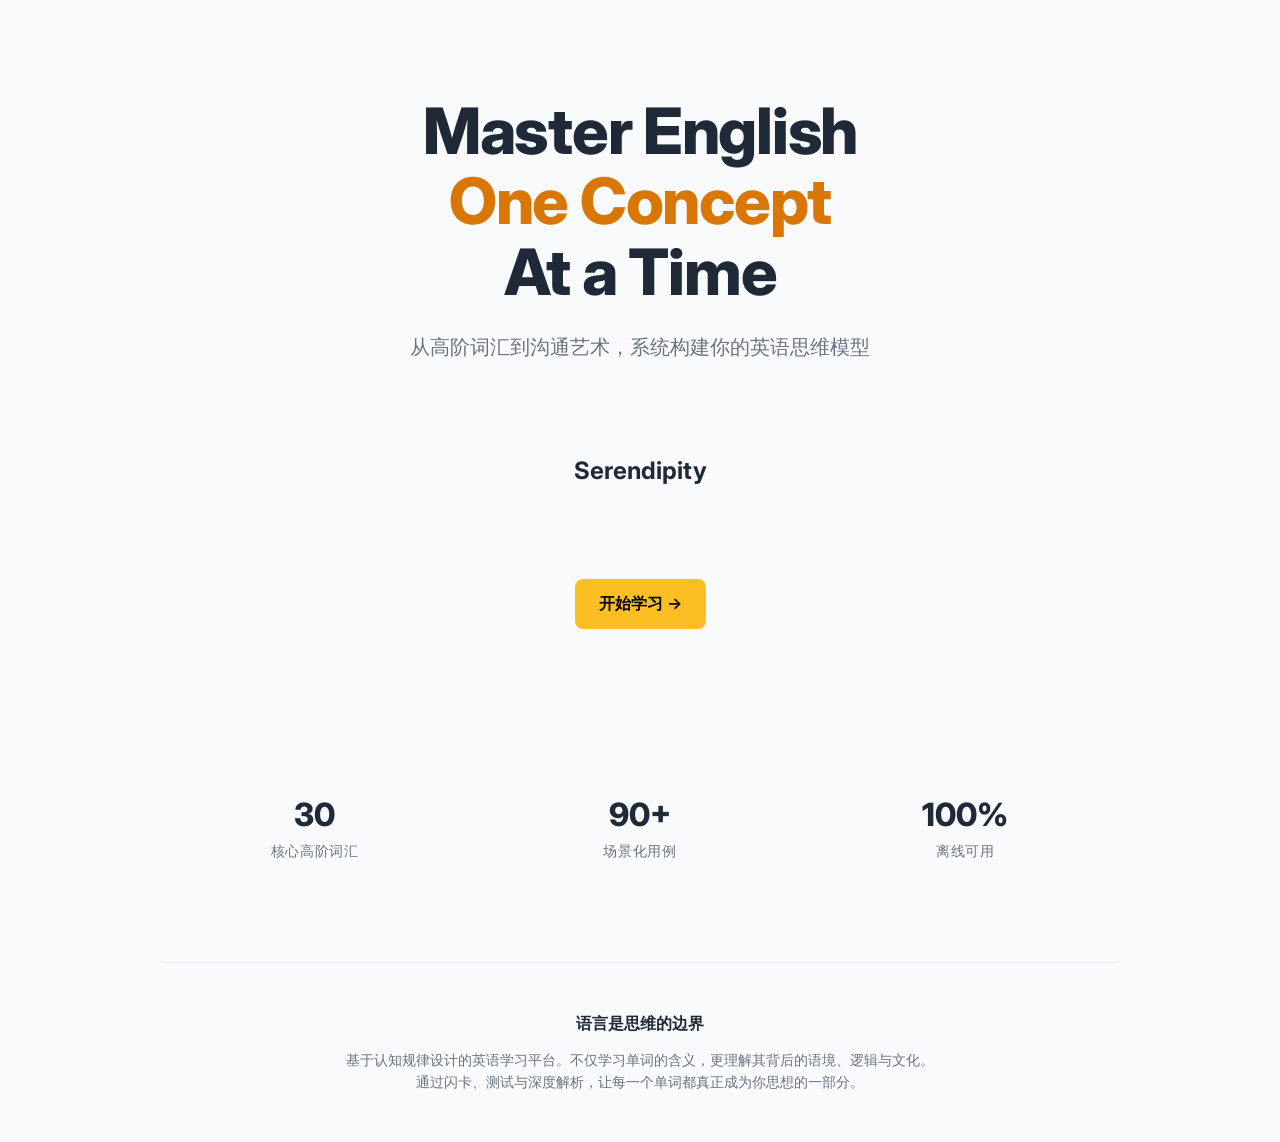
==== index.html @ 6261524e "feat: redesign english learning site using knowledge-site-creator and qiaomu-design-advisor" ====
<!DOCTYPE html>
<html lang="zh-CN">
<head>
  <meta charset="UTF-8">
  <meta name="viewport" content="width=device-width, initial-scale=1.0">
  <title>英语学习工坊 - Master English Effortlessly</title>
  <meta name="description" content="基于认知规律设计的英语学习平台。不仅学习单词的含义，更理解其背后的语境与逻辑。">
  <link rel="stylesheet" href="css/minimal.css">
  <link rel="preconnect" href="https://fonts.googleapis.com">
  <link rel="preconnect" href="https://fonts.gstatic.com" crossorigin>
  <link href="https://fonts.googleapis.com/css2?family=Inter:wght@400;600;800&display=swap" rel="stylesheet">
</head>
<body>
  <div class="container">
    <header class="hero">
      <h1 class="hero-title">
        <span id="title-1">Master English</span>
        <span id="title-2">One Concept</span>
        <span id="title-3">At a Time</span>
      </h1>
      <p class="hero-subtitle" id="hero-subtitle">从高阶词汇到沟通艺术，系统构建你的英语思维模型</p>
      
      <div id="demo-area" class="demo-area"></div>

      <div class="cta-group">
        <a href="learn.html" class="btn btn-primary" id="cta-primary">开始学习 →</a>
      </div>
    </header>

    <section class="stats" id="stats-container">
      <!-- Stats injected by JS -->
    </section>

    <footer style="margin-top: 100px; padding: 48px 0; border-top: 1px solid var(--border); text-align: center;">
      <p id="footer-tagline" style="font-weight: 700; margin-bottom: 12px;"></p>
      <p id="footer-desc" style="color: var(--text-muted); max-width: 600px; margin: 0 auto; font-size: 14px;"></p>
    </footer>
  </div>

  <script src="js/wordData.js"></script>
  <script src="js/siteConfig.js"></script>
  <script>
    // Initialize content from siteConfig
    document.getElementById('title-1').textContent = siteConfig.hero.title[0];
    document.getElementById('title-2').textContent = siteConfig.hero.title[1];
    document.getElementById('title-3').textContent = siteConfig.hero.title[2];
    document.getElementById('hero-subtitle').textContent = siteConfig.hero.subtitle;
    document.getElementById('cta-primary').textContent = siteConfig.cta.primary;
    document.getElementById('footer-tagline').textContent = siteConfig.footer.tagline;
    document.getElementById('footer-desc').textContent = siteConfig.footer.description;

    const statsContainer = document.getElementById('stats-container');
    siteConfig.stats.forEach(s => {
      const div = document.createElement('div');
      div.className = 'stat-item';
      div.innerHTML = `<div class="stat-value">${s.value}</div><div class="stat-label">${s.label}</div>`;
      statsContainer.appendChild(div);
    });

    // Simple word animation
    const demoArea = document.getElementById('demo-area');
    let currentIdx = 0;
    function rotateWords() {
      const word = WordRoots[currentIdx];
      demoArea.innerHTML = `<div class="fade-in">${word.root}</div>`;
      currentIdx = (currentIdx + 1) % Math.min(WordRoots.length, siteConfig.hero.animation.demoCount);
    }
    if (siteConfig.hero.animation.enabled) {
      rotateWords();
      setInterval(rotateWords, 3000);
    }
  </script>
</body>
</html>
---- css/minimal.css ----
:root {
  --primary: #FBBF24;
  --primary-dark: #D97706;
  --bg: #F9FAFB;
  --text: #1F2937;
  --text-muted: #6B7280;
  --card-bg: #FFFFFF;
  --border: #E5E7EB;
}

* { box-sizing: border-box; margin: 0; padding: 0; }

body {
  font-family: 'Inter', -apple-system, sans-serif;
  background-color: var(--bg);
  color: var(--text);
  line-height: 1.6;
  -webkit-font-smoothing: antialiased;
}

.container {
  max-width: 1000px;
  margin: 0 auto;
  padding: 0 24px;
}

/* Hero Section */
.hero {
  padding: 96px 0;
  text-align: center;
}

.hero-title {
  font-size: 64px;
  font-weight: 800;
  line-height: 1.1;
  letter-spacing: -0.02em;
  margin-bottom: 24px;
}

.hero-title span { display: block; }
.hero-title span:nth-child(2) { color: var(--primary-dark); }

.hero-subtitle {
  font-size: 20px;
  color: var(--text-muted);
  max-width: 600px;
  margin: 0 auto 48px;
}

/* Cards */
.card {
  background: var(--card-bg);
  border: 1px solid var(--border);
  border-radius: 12px;
  padding: 32px;
  box-shadow: 0 1px 3px rgba(0,0,0,0.05);
  transition: transform 0.2s, box-shadow 0.2s;
}

.card:hover {
  transform: translateY(-2px);
  box-shadow: 0 10px 15px -3px rgba(0,0,0,0.1);
}

/* Buttons */
.btn {
  display: inline-flex;
  align-items: center;
  padding: 12px 24px;
  border-radius: 8px;
  font-weight: 600;
  cursor: pointer;
  transition: all 0.2s;
  text-decoration: none;
}

.btn-primary {
  background: var(--primary);
  color: #000;
  border: none;
}

.btn-primary:hover { background: var(--primary-dark); }

/* Animation / Demo Area */
.demo-area {
  height: 120px;
  display: flex;
  justify-content: center;
  align-items: center;
  margin-bottom: 48px;
  font-size: 24px;
  font-weight: 700;
}

.fade-in { animation: fadeIn 0.5s ease-out; }
@keyframes fadeIn { from { opacity: 0; transform: translateY(10px); } to { opacity: 1; transform: translateY(0); } }

/* Stats */
.stats {
  display: grid;
  grid-template-columns: repeat(3, 1fr);
  gap: 24px;
  margin: 64px 0;
}

.stat-item { text-align: center; }
.stat-value { font-size: 32px; font-weight: 800; color: var(--text); }
.stat-label { font-size: 14px; color: var(--text-muted); text-transform: uppercase; letter-spacing: 0.05em; }

/* Responsive */
@media (max-width: 640px) {
  .hero-title { font-size: 40px; }
  .stats { grid-template-columns: 1fr; }
}
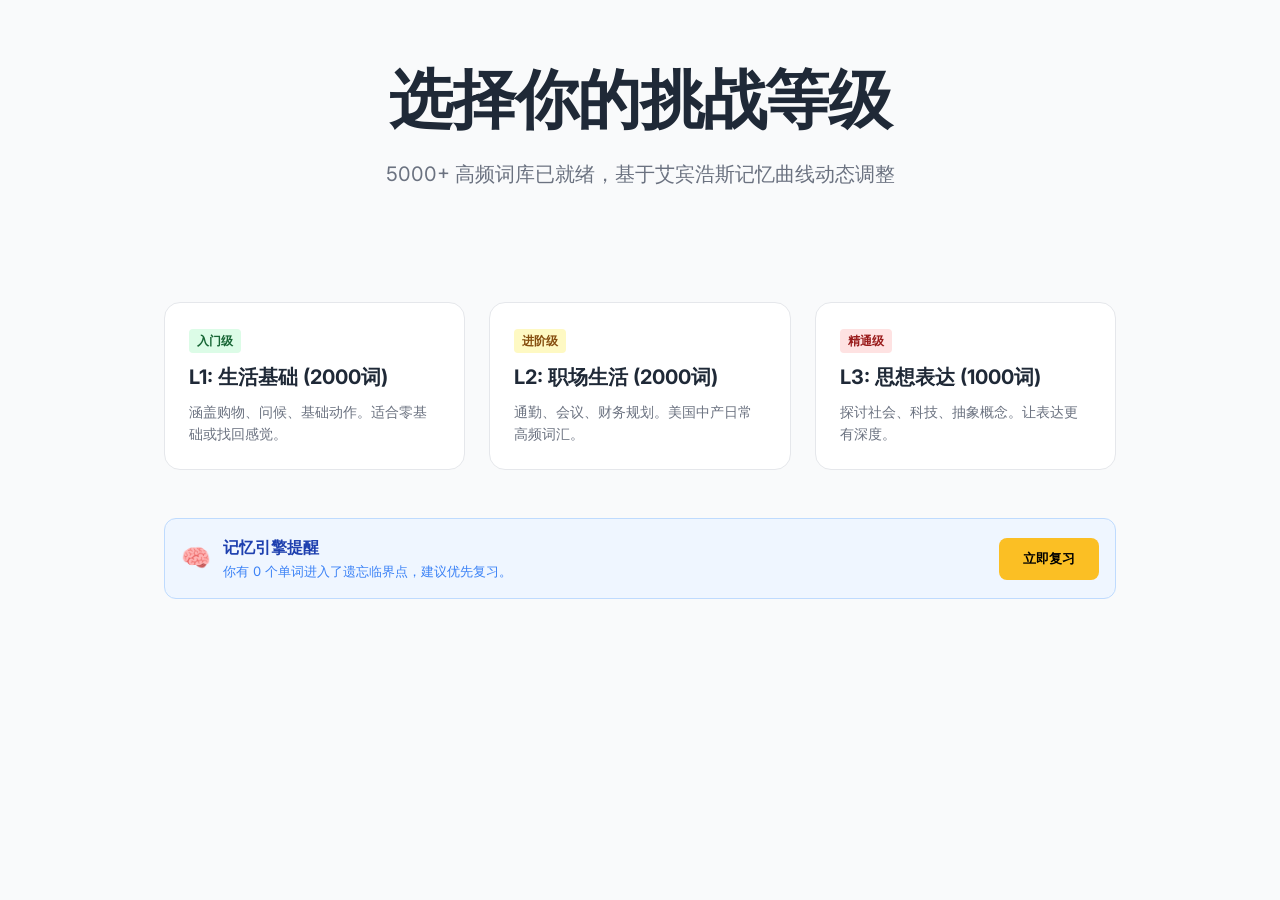
==== commit 714b8c93: "feat: implement level selection and Ebbinghaus memory engine" ====
--- a/index.html
+++ b/index.html
@@ -3,71 +3,75 @@
 <head>
   <meta charset="UTF-8">
   <meta name="viewport" content="width=device-width, initial-scale=1.0">
-  <title>英语学习工坊 - Master English Effortlessly</title>
-  <meta name="description" content="基于认知规律设计的英语学习平台。不仅学习单词的含义，更理解其背后的语境与逻辑。">
+  <title>英语学习工坊 - 记忆引擎版</title>
   <link rel="stylesheet" href="css/minimal.css">
-  <link rel="preconnect" href="https://fonts.googleapis.com">
-  <link rel="preconnect" href="https://fonts.gstatic.com" crossorigin>
   <link href="https://fonts.googleapis.com/css2?family=Inter:wght@400;600;800&display=swap" rel="stylesheet">
+  <style>
+    .level-card { background: white; border: 1px solid var(--border); padding: 24px; border-radius: 16px; cursor: pointer; transition: all 0.2s; text-align: left; }
+    .level-card:hover { border-color: var(--primary); transform: translateY(-4px); box-shadow: 0 10px 20px rgba(0,0,0,0.05); }
+    .level-badge { display: inline-block; padding: 2px 8px; border-radius: 4px; font-size: 12px; font-weight: 700; margin-bottom: 8px; }
+    .level-Beginner { background: #dcfce7; color: #166534; }
+    .level-Intermediate { background: #fef9c3; color: #854d0e; }
+    .level-Advanced { background: #fee2e2; color: #991b1b; }
+  </style>
 </head>
 <body>
   <div class="container">
-    <header class="hero">
-      <h1 class="hero-title">
-        <span id="title-1">Master English</span>
-        <span id="title-2">One Concept</span>
-        <span id="title-3">At a Time</span>
-      </h1>
-      <p class="hero-subtitle" id="hero-subtitle">从高阶词汇到沟通艺术，系统构建你的英语思维模型</p>
-      
-      <div id="demo-area" class="demo-area"></div>
-
-      <div class="cta-group">
-        <a href="learn.html" class="btn btn-primary" id="cta-primary">开始学习 →</a>
-      </div>
+    <header class="hero" style="padding: 64px 0;">
+      <h1 class="hero-title">选择你的挑战等级</h1>
+      <p class="hero-subtitle">5000+ 高频词库已就绪，基于艾宾浩斯记忆曲线动态调整</p>
     </header>
 
-    <section class="stats" id="stats-container">
-      <!-- Stats injected by JS -->
-    </section>
+    <div class="grid" style="display: grid; grid-template-columns: repeat(auto-fit, minmax(280px, 1fr)); gap: 24px;">
+      <div class="level-card" onclick="startLevel('Beginner')">
+        <span class="level-badge level-Beginner">入门级</span>
+        <h3 style="font-size: 20px;">L1: 生活基础 (2000词)</h3>
+        <p style="color: var(--text-muted); font-size: 14px; margin-top: 8px;">涵盖购物、问候、基础动作。适合零基础或找回感觉。</p>
+      </div>
+      <div class="level-card" onclick="startLevel('Intermediate')">
+        <span class="level-badge level-Intermediate">进阶级</span>
+        <h3 style="font-size: 20px;">L2: 职场生活 (2000词)</h3>
+        <p style="color: var(--text-muted); font-size: 14px; margin-top: 8px;">通勤、会议、财务规划。美国中产日常高频词汇。</p>
+      </div>
+      <div class="level-card" onclick="startLevel('Advanced')">
+        <span class="level-badge level-Advanced">精通级</span>
+        <h3 style="font-size: 20px;">L3: 思想表达 (1000词)</h3>
+        <p style="color: var(--text-muted); font-size: 14px; margin-top: 8px;">探讨社会、科技、抽象概念。让表达更有深度。</p>
+      </div>
+    </div>
 
-    <footer style="margin-top: 100px; padding: 48px 0; border-top: 1px solid var(--border); text-align: center;">
-      <p id="footer-tagline" style="font-weight: 700; margin-bottom: 12px;"></p>
-      <p id="footer-desc" style="color: var(--text-muted); max-width: 600px; margin: 0 auto; font-size: 14px;"></p>
-    </footer>
+    <div id="review-alert" style="display:none; margin-top: 48px; background: #eff6ff; border: 1px solid #bfdbfe; padding: 16px; border-radius: 12px; display: flex; align-items: center; gap: 12px;">
+      <div style="font-size: 24px;">🧠</div>
+      <div>
+        <div style="font-weight: 700; color: #1e40af;">记忆引擎提醒</div>
+        <div style="font-size: 13px; color: #3b82f6;">你有 <span id="review-count">0</span> 个单词进入了遗忘临界点，建议优先复习。</div>
+      </div>
+      <button class="btn btn-primary" style="margin-left: auto;" onclick="startReview()">立即复习</button>
+    </div>
   </div>
 
-  <script src="js/wordData.js"></script>
-  <script src="js/siteConfig.js"></script>
   <script>
-    // Initialize content from siteConfig
-    document.getElementById('title-1').textContent = siteConfig.hero.title[0];
-    document.getElementById('title-2').textContent = siteConfig.hero.title[1];
-    document.getElementById('title-3').textContent = siteConfig.hero.title[2];
-    document.getElementById('hero-subtitle').textContent = siteConfig.hero.subtitle;
-    document.getElementById('cta-primary').textContent = siteConfig.cta.primary;
-    document.getElementById('footer-tagline').textContent = siteConfig.footer.tagline;
-    document.getElementById('footer-desc').textContent = siteConfig.footer.description;
+    function startLevel(lvl) {
+      localStorage.setItem('selectedLevel', lvl);
+      window.location.href = 'learn.html';
+    }
 
-    const statsContainer = document.getElementById('stats-container');
-    siteConfig.stats.forEach(s => {
-      const div = document.createElement('div');
-      div.className = 'stat-item';
-      div.innerHTML = `<div class="stat-value">${s.value}</div><div class="stat-label">${s.label}</div>`;
-      statsContainer.appendChild(div);
+    // 模拟检测遗忘曲线
+    const memoryData = JSON.parse(localStorage.getItem('memoryData') || '{}');
+    const now = Date.now();
+    let needsReview = 0;
+    Object.values(memoryData).forEach(item => {
+      if (now > item.nextReview) needsReview++;
     });
 
-    // Simple word animation
-    const demoArea = document.getElementById('demo-area');
-    let currentIdx = 0;
-    function rotateWords() {
-      const word = WordRoots[currentIdx];
-      demoArea.innerHTML = `<div class="fade-in">${word.root}</div>`;
-      currentIdx = (currentIdx + 1) % Math.min(WordRoots.length, siteConfig.hero.animation.demoCount);
+    if (needsReview > 0) {
+      document.getElementById('review-alert').style.display = 'flex';
+      document.getElementById('review-count').textContent = needsReview;
     }
-    if (siteConfig.hero.animation.enabled) {
-      rotateWords();
-      setInterval(rotateWords, 3000);
+
+    function startReview() {
+      localStorage.setItem('mode', 'review');
+      window.location.href = 'learn.html';
     }
   </script>
 </body>
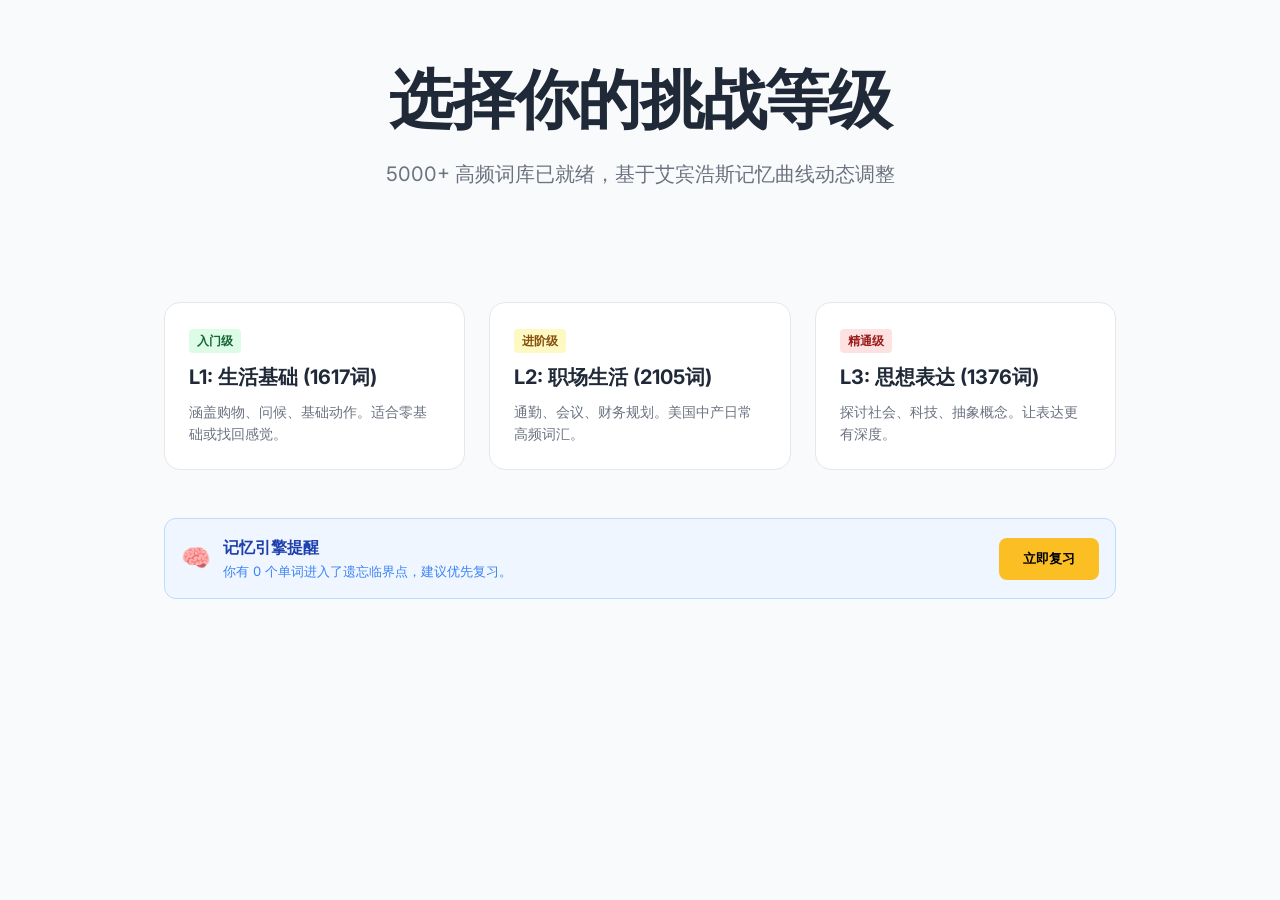
==== commit f6d1b227: "Auto-calculate word counts per level from real data" ====
--- a/index.html
+++ b/index.html
@@ -25,17 +25,17 @@
     <div class="grid" style="display: grid; grid-template-columns: repeat(auto-fit, minmax(280px, 1fr)); gap: 24px;">
       <div class="level-card" onclick="startLevel('Beginner')">
         <span class="level-badge level-Beginner">入门级</span>
-        <h3 style="font-size: 20px;">L1: 生活基础 (2000词)</h3>
+        <h3 style="font-size: 20px;">L1: 生活基础 (<span id="count-Beginner">...</span>词)</h3>
         <p style="color: var(--text-muted); font-size: 14px; margin-top: 8px;">涵盖购物、问候、基础动作。适合零基础或找回感觉。</p>
       </div>
       <div class="level-card" onclick="startLevel('Intermediate')">
         <span class="level-badge level-Intermediate">进阶级</span>
-        <h3 style="font-size: 20px;">L2: 职场生活 (2000词)</h3>
+        <h3 style="font-size: 20px;">L2: 职场生活 (<span id="count-Intermediate">...</span>词)</h3>
         <p style="color: var(--text-muted); font-size: 14px; margin-top: 8px;">通勤、会议、财务规划。美国中产日常高频词汇。</p>
       </div>
       <div class="level-card" onclick="startLevel('Advanced')">
         <span class="level-badge level-Advanced">精通级</span>
-        <h3 style="font-size: 20px;">L3: 思想表达 (1000词)</h3>
+        <h3 style="font-size: 20px;">L3: 思想表达 (<span id="count-Advanced">...</span>词)</h3>
         <p style="color: var(--text-muted); font-size: 14px; margin-top: 8px;">探讨社会、科技、抽象概念。让表达更有深度。</p>
       </div>
     </div>
@@ -50,7 +50,15 @@
     </div>
   </div>
 
+  <script src="js/wordData.js"></script>
   <script>
+    // 动态统计各级别词数
+    const counts = { Beginner: 0, Intermediate: 0, Advanced: 0 };
+    WordRoots.forEach(w => { if (counts[w.level] !== undefined) counts[w.level]++; });
+    document.getElementById('count-Beginner').textContent = counts.Beginner;
+    document.getElementById('count-Intermediate').textContent = counts.Intermediate;
+    document.getElementById('count-Advanced').textContent = counts.Advanced;
+
     function startLevel(lvl) {
       localStorage.setItem('selectedLevel', lvl);
       window.location.href = 'learn.html';
